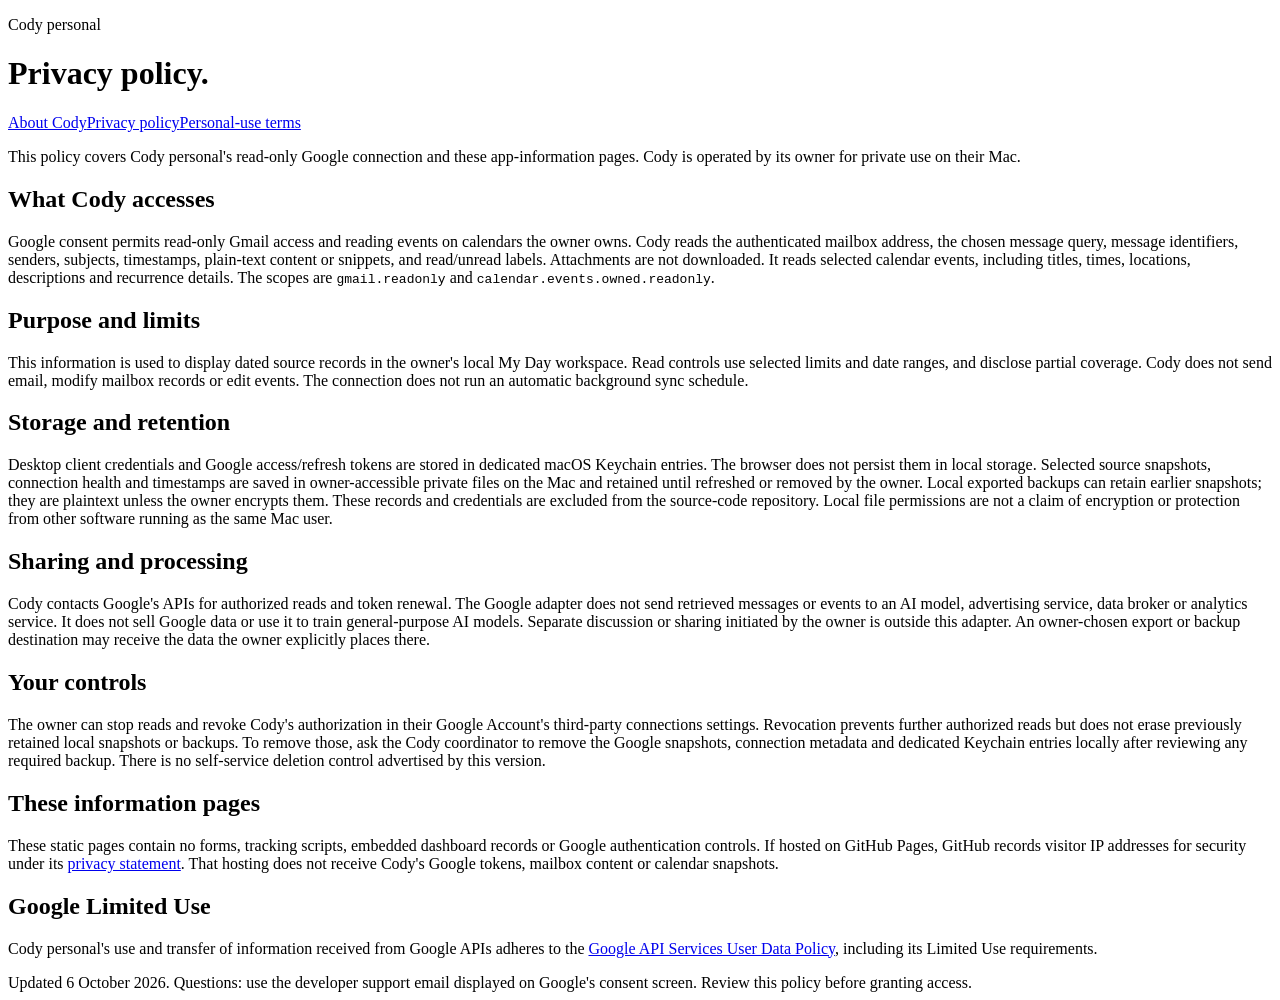
==== privacy.html @ 34d734b1 "Add approved privacy.html" ====
<!doctype html>
<html lang="en"><head><meta charset="utf-8"><meta name="viewport" content="width=device-width,initial-scale=1"><title>Cody personal — privacy policy</title><link rel="stylesheet" href="site.css"></head><body><main>
<p class="eyebrow">Cody personal</p><h1>Privacy policy.</h1>
<nav aria-label="App information"><a href="index.html">About Cody</a><a href="privacy.html" aria-current="page">Privacy policy</a><a href="terms.html">Personal-use terms</a></nav>
<p>This policy covers Cody personal's read-only Google connection and these app-information pages. Cody is operated by its owner for private use on their Mac.</p>
<h2>What Cody accesses</h2><p>Google consent permits read-only Gmail access and reading events on calendars the owner owns. Cody reads the authenticated mailbox address, the chosen message query, message identifiers, senders, subjects, timestamps, plain-text content or snippets, and read/unread labels. Attachments are not downloaded. It reads selected calendar events, including titles, times, locations, descriptions and recurrence details. The scopes are <code>gmail.readonly</code> and <code>calendar.events.owned.readonly</code>.</p>
<h2>Purpose and limits</h2><p>This information is used to display dated source records in the owner's local My Day workspace. Read controls use selected limits and date ranges, and disclose partial coverage. Cody does not send email, modify mailbox records or edit events. The connection does not run an automatic background sync schedule.</p>
<h2>Storage and retention</h2><p>Desktop client credentials and Google access/refresh tokens are stored in dedicated macOS Keychain entries. The browser does not persist them in local storage. Selected source snapshots, connection health and timestamps are saved in owner-accessible private files on the Mac and retained until refreshed or removed by the owner. Local exported backups can retain earlier snapshots; they are plaintext unless the owner encrypts them. These records and credentials are excluded from the source-code repository. Local file permissions are not a claim of encryption or protection from other software running as the same Mac user.</p>
<h2>Sharing and processing</h2><p>Cody contacts Google's APIs for authorized reads and token renewal. The Google adapter does not send retrieved messages or events to an AI model, advertising service, data broker or analytics service. It does not sell Google data or use it to train general-purpose AI models. Separate discussion or sharing initiated by the owner is outside this adapter. An owner-chosen export or backup destination may receive the data the owner explicitly places there.</p>
<h2>Your controls</h2><p>The owner can stop reads and revoke Cody's authorization in their Google Account's third-party connections settings. Revocation prevents further authorized reads but does not erase previously retained local snapshots or backups. To remove those, ask the Cody coordinator to remove the Google snapshots, connection metadata and dedicated Keychain entries locally after reviewing any required backup. There is no self-service deletion control advertised by this version.</p>
<h2>These information pages</h2><p>These static pages contain no forms, tracking scripts, embedded dashboard records or Google authentication controls. If hosted on GitHub Pages, GitHub records visitor IP addresses for security under its <a href="https://docs.github.com/en/site-policy/privacy-policies/github-general-privacy-statement">privacy statement</a>. That hosting does not receive Cody's Google tokens, mailbox content or calendar snapshots.</p>
<h2>Google Limited Use</h2><p>Cody personal's use and transfer of information received from Google APIs adheres to the <a href="https://developers.google.com/terms/api-services-user-data-policy">Google API Services User Data Policy</a>, including its Limited Use requirements.</p>
<footer>Updated 6 October 2026. Questions: use the developer support email displayed on Google's consent screen. Review this policy before granting access.</footer>
</main></body></html>
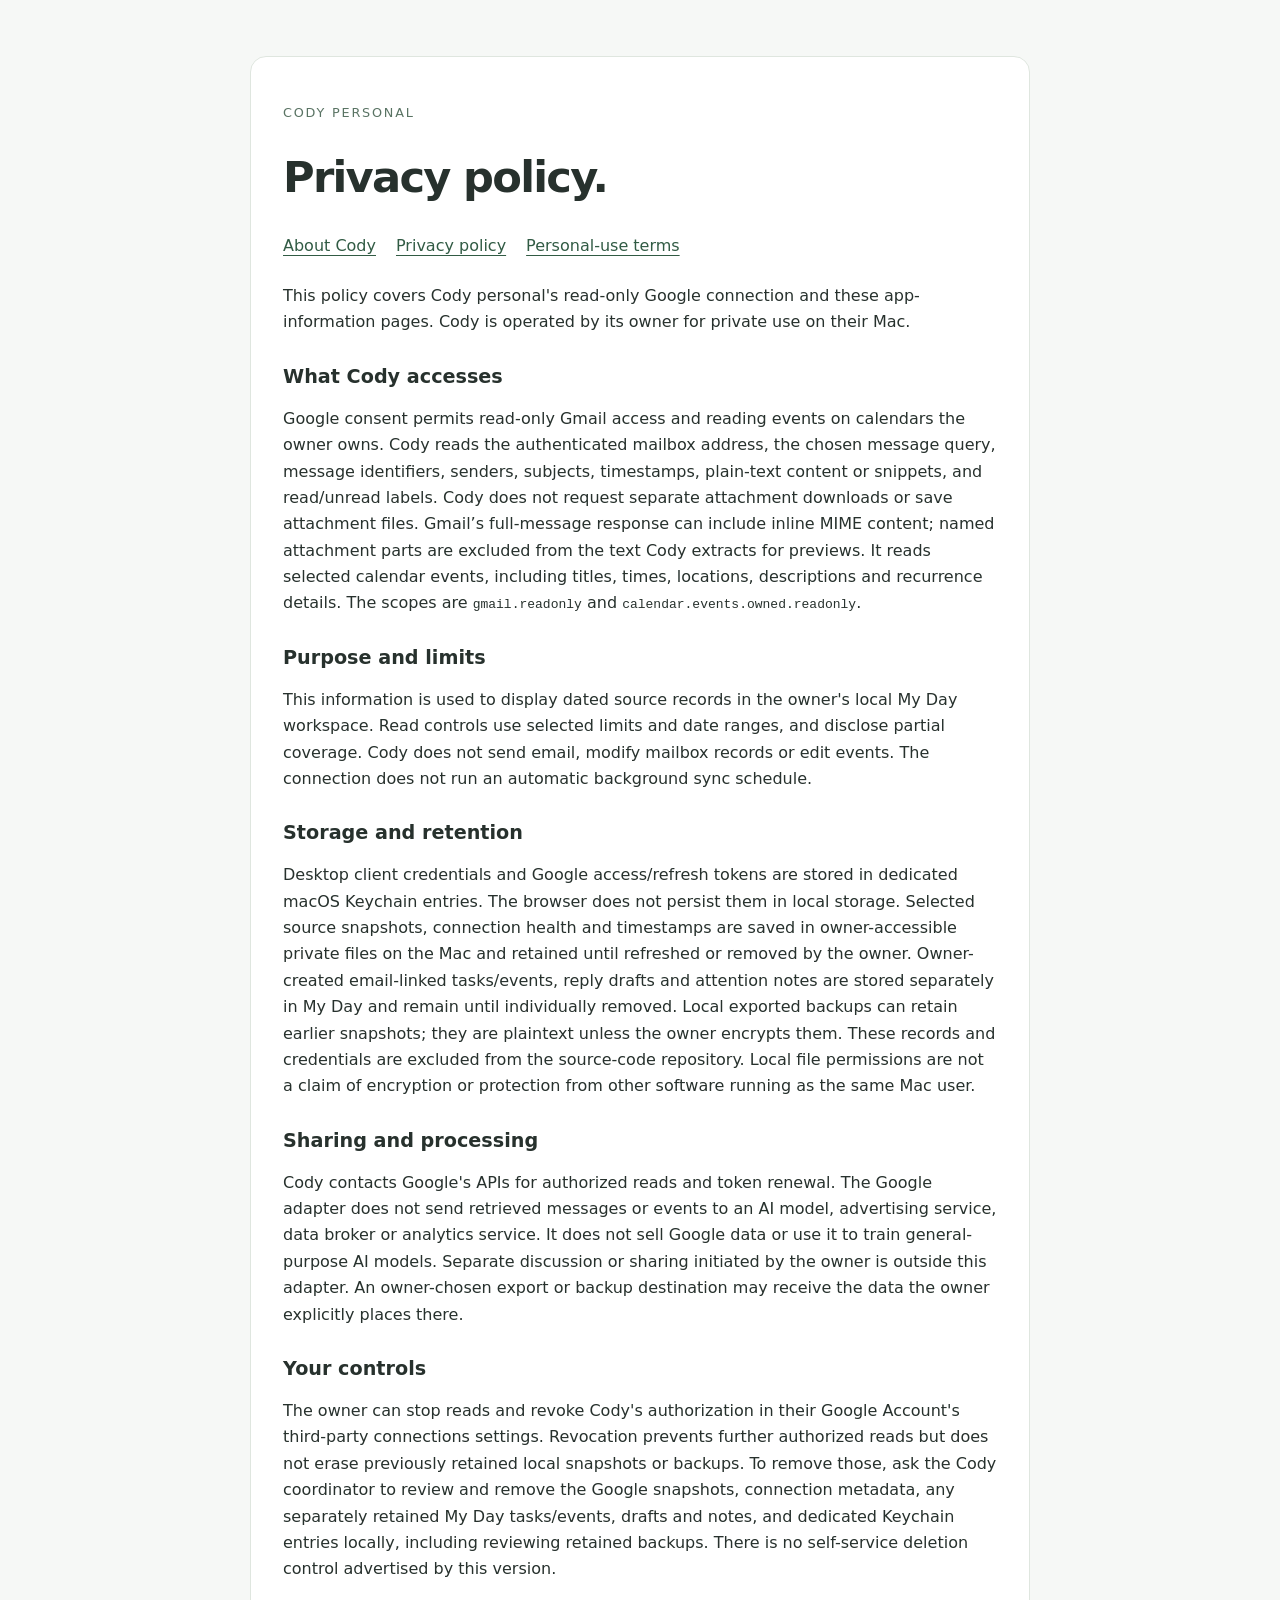
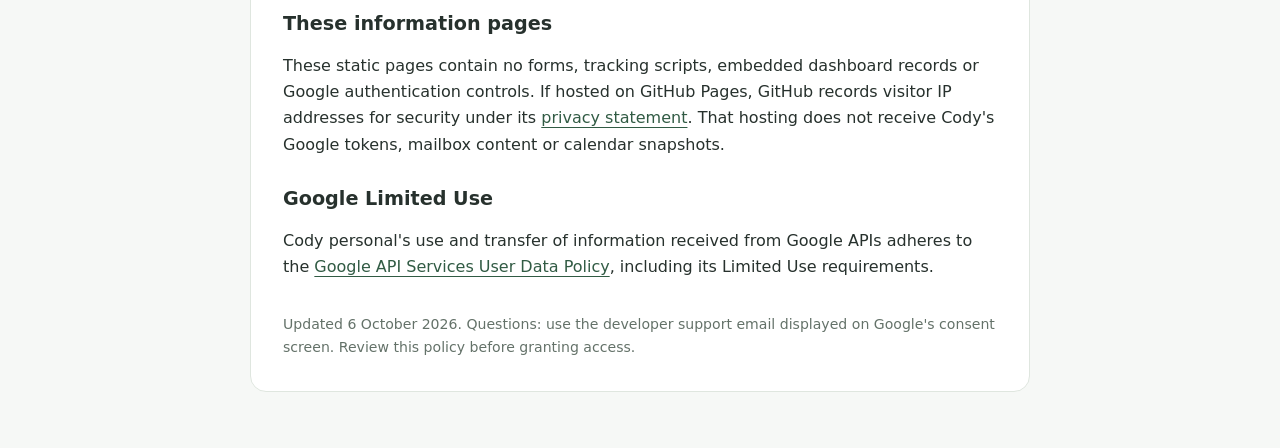
==== commit f813a040: "Clarify Gmail preview extraction and local record retention" ====
--- a/privacy.html
+++ b/privacy.html
@@ -3,11 +3,11 @@
 <p class="eyebrow">Cody personal</p><h1>Privacy policy.</h1>
 <nav aria-label="App information"><a href="index.html">About Cody</a><a href="privacy.html" aria-current="page">Privacy policy</a><a href="terms.html">Personal-use terms</a></nav>
 <p>This policy covers Cody personal's read-only Google connection and these app-information pages. Cody is operated by its owner for private use on their Mac.</p>
-<h2>What Cody accesses</h2><p>Google consent permits read-only Gmail access and reading events on calendars the owner owns. Cody reads the authenticated mailbox address, the chosen message query, message identifiers, senders, subjects, timestamps, plain-text content or snippets, and read/unread labels. Attachments are not downloaded. It reads selected calendar events, including titles, times, locations, descriptions and recurrence details. The scopes are <code>gmail.readonly</code> and <code>calendar.events.owned.readonly</code>.</p>
+<h2>What Cody accesses</h2><p>Google consent permits read-only Gmail access and reading events on calendars the owner owns. Cody reads the authenticated mailbox address, the chosen message query, message identifiers, senders, subjects, timestamps, plain-text content or snippets, and read/unread labels. Cody does not request separate attachment downloads or save attachment files. Gmail’s full-message response can include inline MIME content; named attachment parts are excluded from the text Cody extracts for previews. It reads selected calendar events, including titles, times, locations, descriptions and recurrence details. The scopes are <code>gmail.readonly</code> and <code>calendar.events.owned.readonly</code>.</p>
 <h2>Purpose and limits</h2><p>This information is used to display dated source records in the owner's local My Day workspace. Read controls use selected limits and date ranges, and disclose partial coverage. Cody does not send email, modify mailbox records or edit events. The connection does not run an automatic background sync schedule.</p>
-<h2>Storage and retention</h2><p>Desktop client credentials and Google access/refresh tokens are stored in dedicated macOS Keychain entries. The browser does not persist them in local storage. Selected source snapshots, connection health and timestamps are saved in owner-accessible private files on the Mac and retained until refreshed or removed by the owner. Local exported backups can retain earlier snapshots; they are plaintext unless the owner encrypts them. These records and credentials are excluded from the source-code repository. Local file permissions are not a claim of encryption or protection from other software running as the same Mac user.</p>
+<h2>Storage and retention</h2><p>Desktop client credentials and Google access/refresh tokens are stored in dedicated macOS Keychain entries. The browser does not persist them in local storage. Selected source snapshots, connection health and timestamps are saved in owner-accessible private files on the Mac and retained until refreshed or removed by the owner. Owner-created email-linked tasks/events, reply drafts and attention notes are stored separately in My Day and remain until individually removed. Local exported backups can retain earlier snapshots; they are plaintext unless the owner encrypts them. These records and credentials are excluded from the source-code repository. Local file permissions are not a claim of encryption or protection from other software running as the same Mac user.</p>
 <h2>Sharing and processing</h2><p>Cody contacts Google's APIs for authorized reads and token renewal. The Google adapter does not send retrieved messages or events to an AI model, advertising service, data broker or analytics service. It does not sell Google data or use it to train general-purpose AI models. Separate discussion or sharing initiated by the owner is outside this adapter. An owner-chosen export or backup destination may receive the data the owner explicitly places there.</p>
-<h2>Your controls</h2><p>The owner can stop reads and revoke Cody's authorization in their Google Account's third-party connections settings. Revocation prevents further authorized reads but does not erase previously retained local snapshots or backups. To remove those, ask the Cody coordinator to remove the Google snapshots, connection metadata and dedicated Keychain entries locally after reviewing any required backup. There is no self-service deletion control advertised by this version.</p>
+<h2>Your controls</h2><p>The owner can stop reads and revoke Cody's authorization in their Google Account's third-party connections settings. Revocation prevents further authorized reads but does not erase previously retained local snapshots or backups. To remove those, ask the Cody coordinator to review and remove the Google snapshots, connection metadata, any separately retained My Day tasks/events, drafts and notes, and dedicated Keychain entries locally, including reviewing retained backups. There is no self-service deletion control advertised by this version.</p>
 <h2>These information pages</h2><p>These static pages contain no forms, tracking scripts, embedded dashboard records or Google authentication controls. If hosted on GitHub Pages, GitHub records visitor IP addresses for security under its <a href="https://docs.github.com/en/site-policy/privacy-policies/github-general-privacy-statement">privacy statement</a>. That hosting does not receive Cody's Google tokens, mailbox content or calendar snapshots.</p>
 <h2>Google Limited Use</h2><p>Cody personal's use and transfer of information received from Google APIs adheres to the <a href="https://developers.google.com/terms/api-services-user-data-policy">Google API Services User Data Policy</a>, including its Limited Use requirements.</p>
 <footer>Updated 6 October 2026. Questions: use the developer support email displayed on Google's consent screen. Review this policy before granting access.</footer>
--- a/site.css
+++ b/site.css
@@ -0,0 +1 @@
+:root{color-scheme:light;font-family:system-ui,-apple-system,BlinkMacSystemFont,"Segoe UI",sans-serif;color:#27312d;background:#f6f8f6;line-height:1.65}*{box-sizing:border-box}body{margin:0}main{max-width:780px;margin:56px auto;padding:32px;background:white;border:1px solid #dfe6df;border-radius:16px}nav{display:flex;gap:20px;flex-wrap:wrap;margin:24px 0}a{color:#315b44;text-underline-offset:4px}h1{font-size:clamp(1.9rem,5vw,2.7rem);line-height:1.2;letter-spacing:-.04em}h2{margin-top:28px;font-size:1.2rem;line-height:1.35}.eyebrow{color:#597363;font-size:.8rem;letter-spacing:.14em;text-transform:uppercase}.note{padding:16px;border:1px solid #dfe6df;border-radius:10px;background:#f6f9f6}footer{margin-top:32px;color:#647269;font-size:.88rem}@media(max-width:600px){main{margin:16px;padding:24px}nav{gap:16px}}
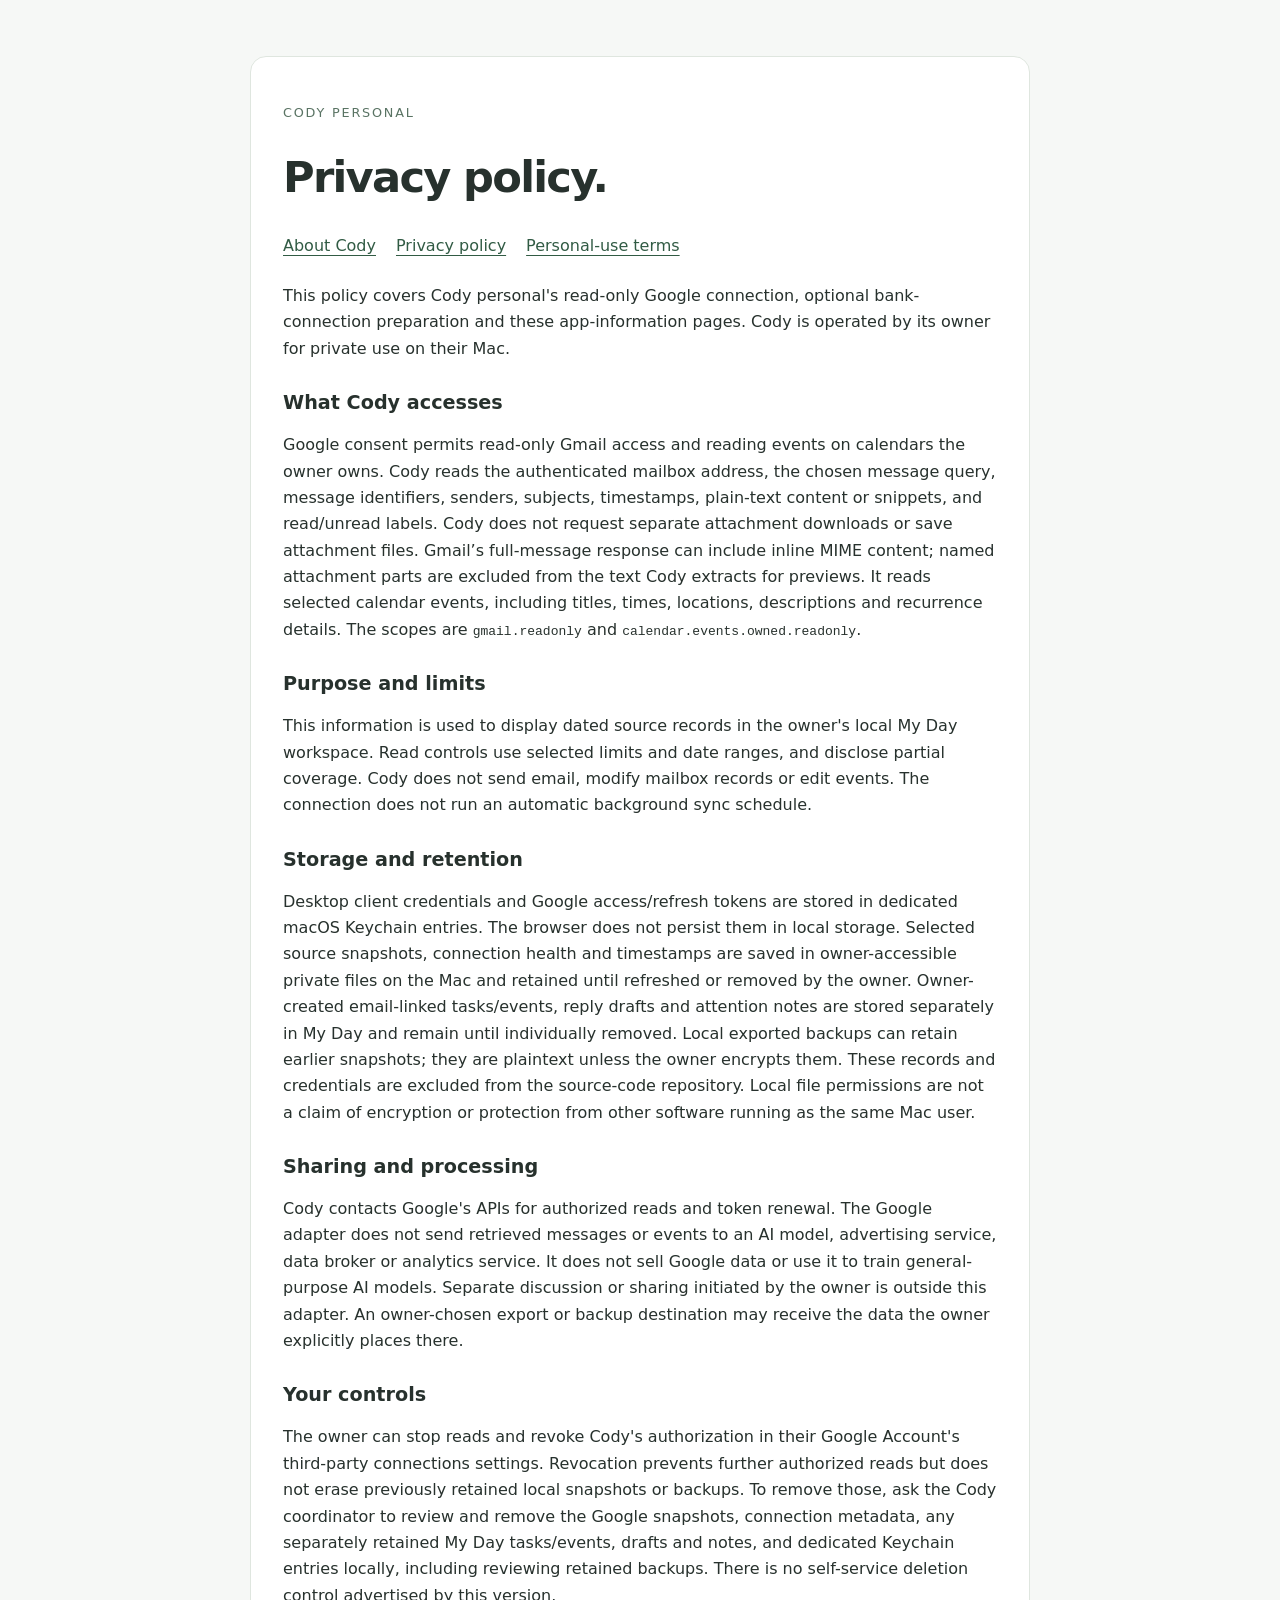
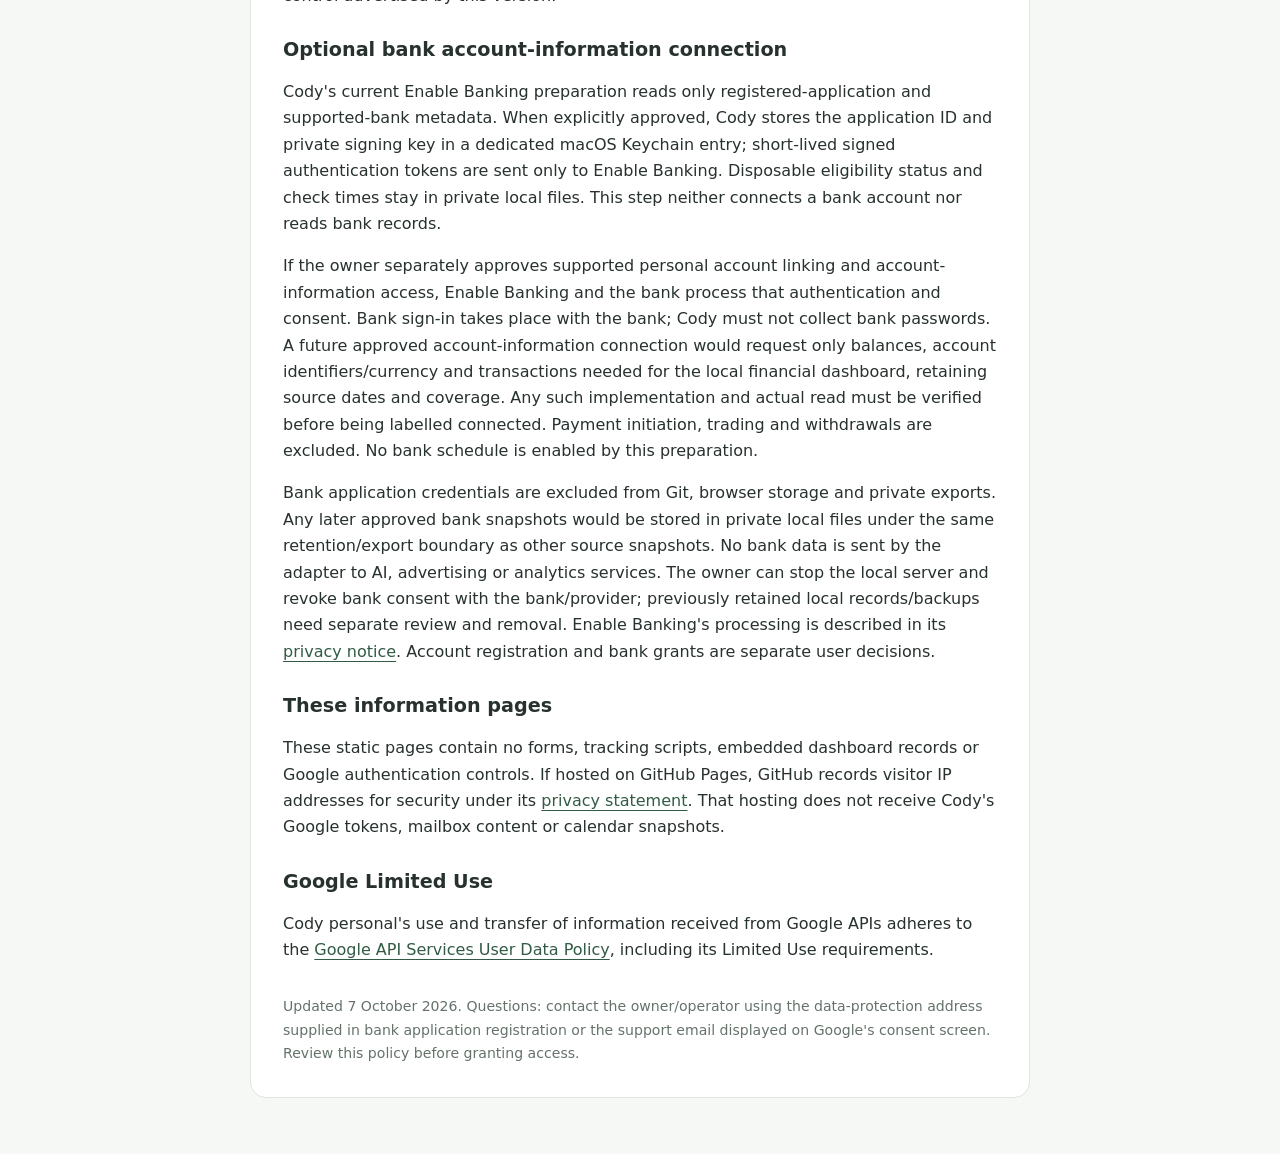
==== commit 5751a6b1: "Describe approved personal bank-connection preparation" ====
--- a/privacy.html
+++ b/privacy.html
@@ -2,13 +2,14 @@
 <html lang="en"><head><meta charset="utf-8"><meta name="viewport" content="width=device-width,initial-scale=1"><title>Cody personal — privacy policy</title><link rel="stylesheet" href="site.css"></head><body><main>
 <p class="eyebrow">Cody personal</p><h1>Privacy policy.</h1>
 <nav aria-label="App information"><a href="index.html">About Cody</a><a href="privacy.html" aria-current="page">Privacy policy</a><a href="terms.html">Personal-use terms</a></nav>
-<p>This policy covers Cody personal's read-only Google connection and these app-information pages. Cody is operated by its owner for private use on their Mac.</p>
+<p>This policy covers Cody personal's read-only Google connection, optional bank-connection preparation and these app-information pages. Cody is operated by its owner for private use on their Mac.</p>
 <h2>What Cody accesses</h2><p>Google consent permits read-only Gmail access and reading events on calendars the owner owns. Cody reads the authenticated mailbox address, the chosen message query, message identifiers, senders, subjects, timestamps, plain-text content or snippets, and read/unread labels. Cody does not request separate attachment downloads or save attachment files. Gmail’s full-message response can include inline MIME content; named attachment parts are excluded from the text Cody extracts for previews. It reads selected calendar events, including titles, times, locations, descriptions and recurrence details. The scopes are <code>gmail.readonly</code> and <code>calendar.events.owned.readonly</code>.</p>
 <h2>Purpose and limits</h2><p>This information is used to display dated source records in the owner's local My Day workspace. Read controls use selected limits and date ranges, and disclose partial coverage. Cody does not send email, modify mailbox records or edit events. The connection does not run an automatic background sync schedule.</p>
 <h2>Storage and retention</h2><p>Desktop client credentials and Google access/refresh tokens are stored in dedicated macOS Keychain entries. The browser does not persist them in local storage. Selected source snapshots, connection health and timestamps are saved in owner-accessible private files on the Mac and retained until refreshed or removed by the owner. Owner-created email-linked tasks/events, reply drafts and attention notes are stored separately in My Day and remain until individually removed. Local exported backups can retain earlier snapshots; they are plaintext unless the owner encrypts them. These records and credentials are excluded from the source-code repository. Local file permissions are not a claim of encryption or protection from other software running as the same Mac user.</p>
 <h2>Sharing and processing</h2><p>Cody contacts Google's APIs for authorized reads and token renewal. The Google adapter does not send retrieved messages or events to an AI model, advertising service, data broker or analytics service. It does not sell Google data or use it to train general-purpose AI models. Separate discussion or sharing initiated by the owner is outside this adapter. An owner-chosen export or backup destination may receive the data the owner explicitly places there.</p>
 <h2>Your controls</h2><p>The owner can stop reads and revoke Cody's authorization in their Google Account's third-party connections settings. Revocation prevents further authorized reads but does not erase previously retained local snapshots or backups. To remove those, ask the Cody coordinator to review and remove the Google snapshots, connection metadata, any separately retained My Day tasks/events, drafts and notes, and dedicated Keychain entries locally, including reviewing retained backups. There is no self-service deletion control advertised by this version.</p>
+<h2>Optional bank account-information connection</h2><p>Cody's current Enable Banking preparation reads only registered-application and supported-bank metadata. When explicitly approved, Cody stores the application ID and private signing key in a dedicated macOS Keychain entry; short-lived signed authentication tokens are sent only to Enable Banking. Disposable eligibility status and check times stay in private local files. This step neither connects a bank account nor reads bank records.</p><p>If the owner separately approves supported personal account linking and account-information access, Enable Banking and the bank process that authentication and consent. Bank sign-in takes place with the bank; Cody must not collect bank passwords. A future approved account-information connection would request only balances, account identifiers/currency and transactions needed for the local financial dashboard, retaining source dates and coverage. Any such implementation and actual read must be verified before being labelled connected. Payment initiation, trading and withdrawals are excluded. No bank schedule is enabled by this preparation.</p><p>Bank application credentials are excluded from Git, browser storage and private exports. Any later approved bank snapshots would be stored in private local files under the same retention/export boundary as other source snapshots. No bank data is sent by the adapter to AI, advertising or analytics services. The owner can stop the local server and revoke bank consent with the bank/provider; previously retained local records/backups need separate review and removal. Enable Banking's processing is described in its <a href="https://enablebanking.com/privacy/">privacy notice</a>. Account registration and bank grants are separate user decisions.</p>
 <h2>These information pages</h2><p>These static pages contain no forms, tracking scripts, embedded dashboard records or Google authentication controls. If hosted on GitHub Pages, GitHub records visitor IP addresses for security under its <a href="https://docs.github.com/en/site-policy/privacy-policies/github-general-privacy-statement">privacy statement</a>. That hosting does not receive Cody's Google tokens, mailbox content or calendar snapshots.</p>
 <h2>Google Limited Use</h2><p>Cody personal's use and transfer of information received from Google APIs adheres to the <a href="https://developers.google.com/terms/api-services-user-data-policy">Google API Services User Data Policy</a>, including its Limited Use requirements.</p>
-<footer>Updated 6 October 2026. Questions: use the developer support email displayed on Google's consent screen. Review this policy before granting access.</footer>
+<footer>Updated 7 October 2026. Questions: contact the owner/operator using the data-protection address supplied in bank application registration or the support email displayed on Google's consent screen. Review this policy before granting access.</footer>
 </main></body></html>
